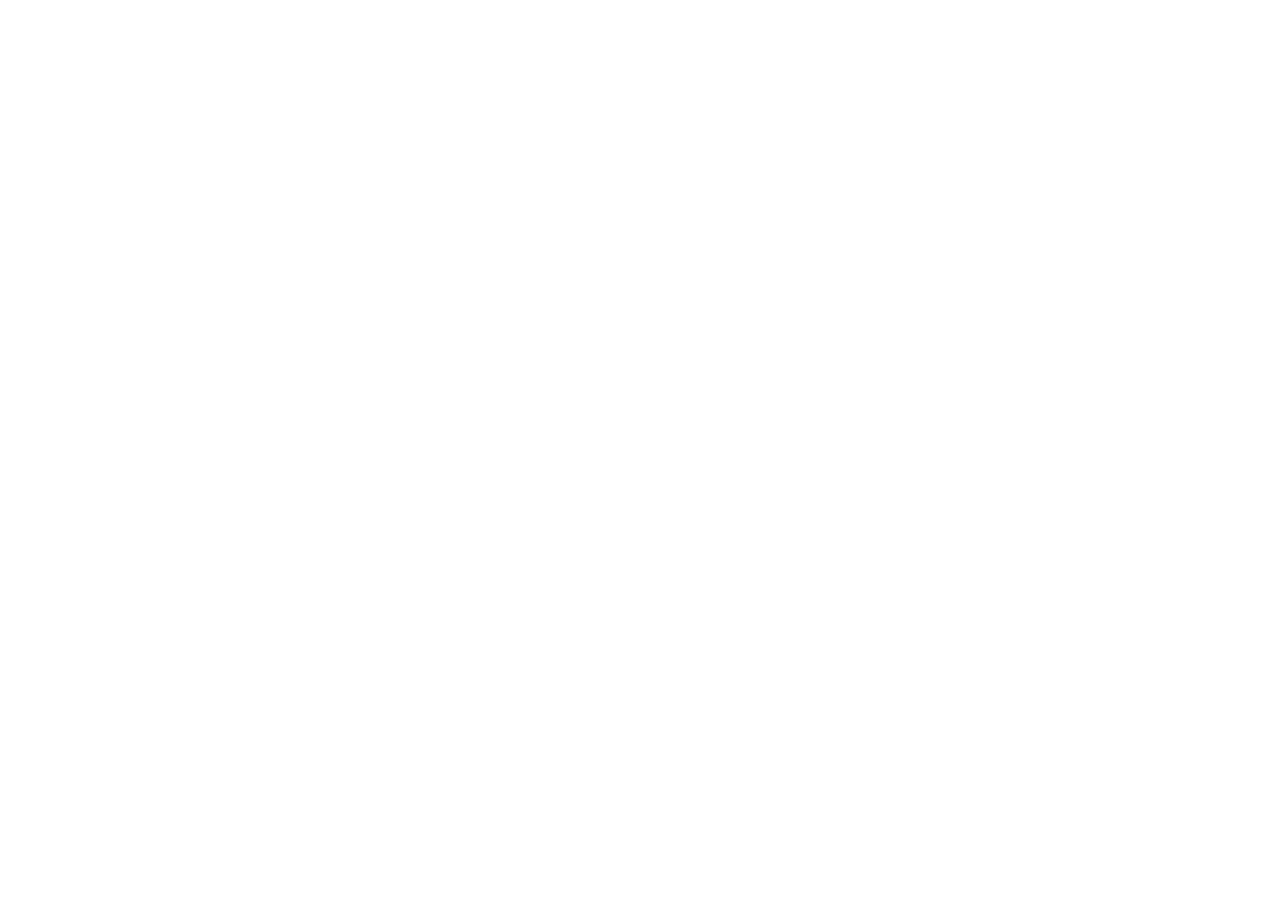
==== Task-1/index.html @ 312b2a8a "new_file" ====
<!DOCTYPE html>
<html lang="en">

<head>
    <meta charset="UTF-8">
    <meta http-equiv="X-UA-Compatible" content="IE=edge">
    <meta name="viewport" content="width=device-width, initial-scale=1.0">
    <title>Document</title>
</head>

<body>

</body>

</html>
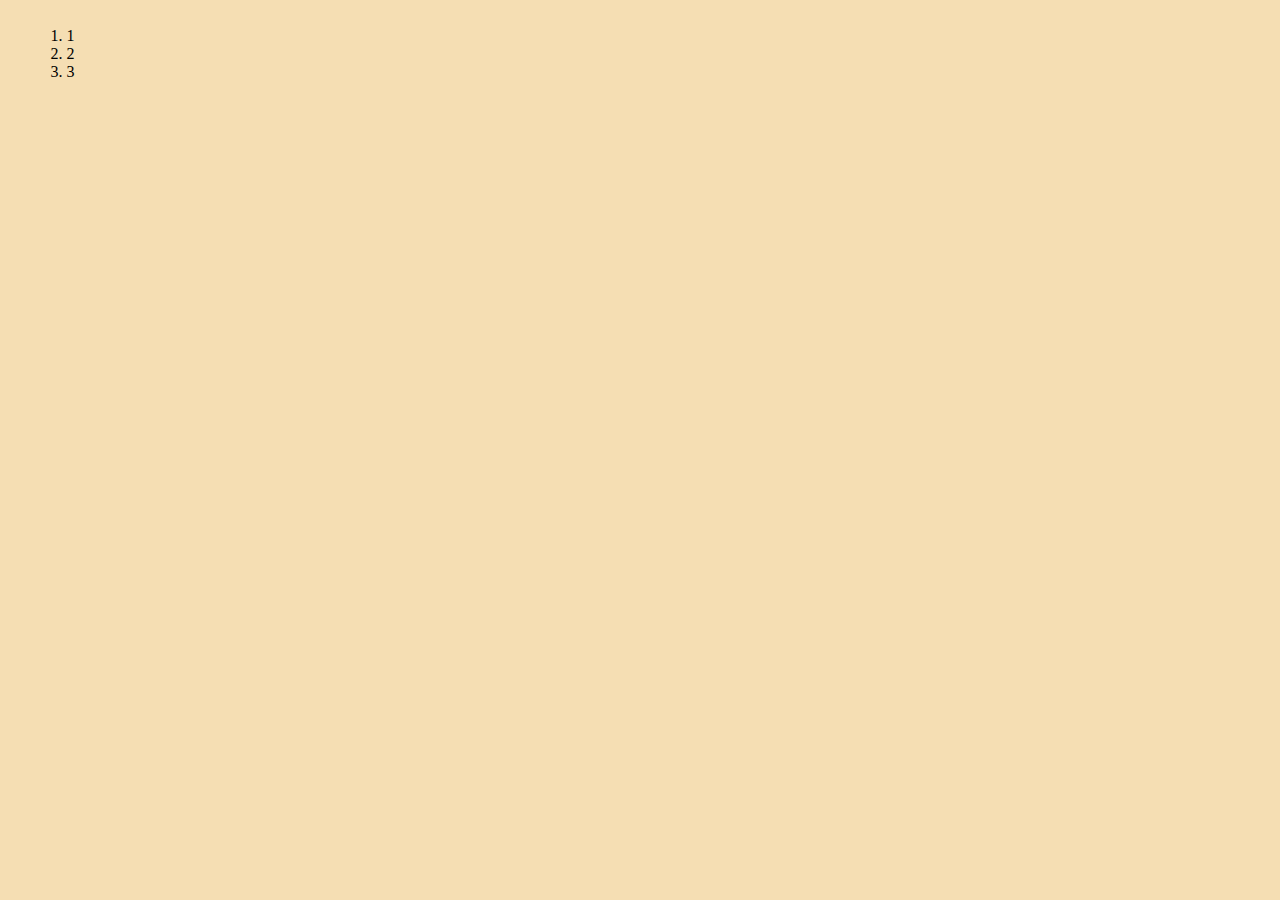
==== commit 1f317e6f: "doing" ====
--- a/Task-1/index.html
+++ b/Task-1/index.html
@@ -5,11 +5,18 @@
     <meta charset="UTF-8">
     <meta http-equiv="X-UA-Compatible" content="IE=edge">
     <meta name="viewport" content="width=device-width, initial-scale=1.0">
-    <title>Document</title>
+    <link rel="stylesheet" href="index.css">
+    <title>Task-1</title>
 </head>
 
 <body>
 
 </body>
+<ol>
+    <li>1
+    </li>
+    <li>2</li>
+    <li>3</li>
+</ol>
 
 </html>--- a/Task-1/index.css
+++ b/Task-1/index.css
@@ -0,0 +1,6 @@
+body {
+  background: wheat;
+  margin: 0;
+  border: 0;
+  padding: 3mm 7mm;
+}
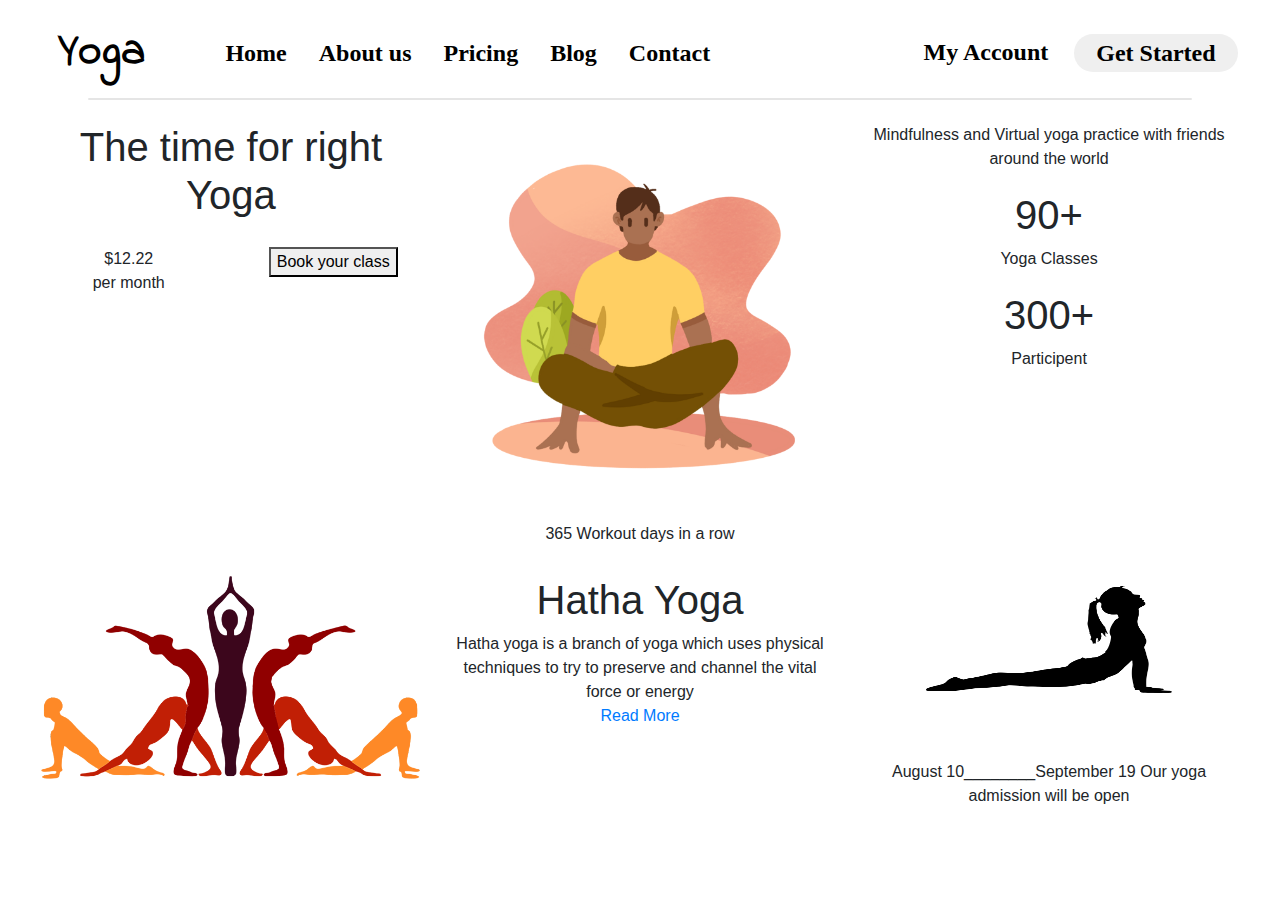
==== commit cb4ee6c4: "day1" ====
--- a/Task-1/index.html
+++ b/Task-1/index.html
@@ -6,17 +6,118 @@
     <meta http-equiv="X-UA-Compatible" content="IE=edge">
     <meta name="viewport" content="width=device-width, initial-scale=1.0">
     <link rel="stylesheet" href="index.css">
+    <link rel="stylesheet" href="https://maxcdn.bootstrapcdn.com/bootstrap/4.5.2/css/bootstrap.min.css">
+    <link rel="preconnect" href="https://fonts.googleapis.com">
+    <link rel="preconnect" href="https://fonts.gstatic.com" crossorigin>
+    <link href="https://fonts.googleapis.com/css2?family=Indie+Flower&display=swap" rel="stylesheet">
+
+
     <title>Task-1</title>
 </head>
 
 <body>
 
 </body>
-<ol>
-    <li>1
-    </li>
-    <li>2</li>
-    <li>3</li>
-</ol>
+<nav class="navbar navbar-expand">
+    <ul class="navbar-nav">
+
+        <a id="homepage" href="#">
+            Yoga
+        </a>
+
+    </ul>
+    <ul class="navbar-nav mr-auto ml-5">
+        <li class="nav-item">
+            <a href="#">Home</a>
+        </li>
+        <li class="nav-item">
+            <a href="#">About us</a>
+        </li>
+        <li class="nav-item">
+            <a href="#">Pricing</a>
+        </li>
+        <li class="nav-item">
+            <a href="#">Blog</a>
+        </li>
+        <li class="nav-item">
+            <a href="#">Contact</a>
+        </li>
+    </ul>
+
+    <ul class="navbar-nav ">
+        <li class="nav-item">
+            <a href="#">My Account</a>
+        </li>
+        <li class="nav-item">
+            <button>
+                <a href="#">Get Started</a>
+            </button>
+
+        </li>
+
+    </ul>
+
+</nav>
+
+
+<hr>
+
+
+<div class="container-fluid firstCont">
+    <div class="row">
+        <div class="col">
+            <div class="row">
+                <div class=" col">
+                    <h1>The time for right Yoga</h1>
+                </div>
+            </div>
+            <div class="row">
+                <div class=" col">$12.22 <br> per month</div>
+                <div class=" col"><Button>Book your class</Button></div>
+            </div>
+        </div>
+        <div class=" col">
+            <div class="row">
+                <div class=" col"><img src="yoga1.png"></div>
+            </div>
+            <div class="row">
+                <div class=" col">365 Workout days in a row </div>
+            </div>
+        </div>
+        <div class=" col">
+            <div class="row">
+                <div class=" col">Mindfulness and Virtual yoga practice with friends around the world</div>
+            </div>
+            <div class="row">
+                <div class=" col">
+                    <h1>90+</h1>Yoga Classes
+                </div>
+            </div>
+            <div class="row">
+                <div class=" col">
+                    <h1>300+</h1>Participent
+                </div>
+            </div>
+        </div>
+    </div>
+    <div class="row">
+        <div class="col"><img src="yoga2.png"></div>
+        <div class=" col">
+            <h1>Hatha Yoga</h1>
+            Hatha yoga is a branch of yoga which uses physical techniques to try to preserve and channel the vital force
+            or energy
+            <br>
+            <a href="">Read More</a>
+        </div>
+        <div class=" col">
+            <div class="row">
+                <div class=" col"><img class="yoga3img" src="yoga3.png"></div>
+            </div>
+            <div class="row">
+                <div class=" col">August 10________September 19 Our yoga admission will be open</div>
+            </div>
+        </div>
+    </div>
+
 
 </html>--- a/Task-1/index.css
+++ b/Task-1/index.css
@@ -4,3 +4,49 @@
   border: 0;
   padding: 3mm 7mm;
 }
+/* -----------------------------------------------NAVBAR */
+nav {
+  font-size: 24px;
+  /* background-color: aqua; */
+}
+nav a {
+  margin: 0 16px;
+  text-decoration: none !important;
+  color: black;
+  font-family: cursive;
+  font-weight: bolder;
+}
+
+nav #homepage {
+  font-size: 45px;
+  font-family: "Indie Flower", cursive;
+  font-weight: bolder;
+}
+nav button {
+  border: 0;
+  border-radius: 40px;
+  margin-left: 10px;
+}
+nav button a {
+  padding: auto;
+}
+
+hr {
+  margin: 3px auto !important;
+  width: 90%;
+  border-radius: 10px;
+  border-top: 2px solid rgba(0, 0, 0, 0.1) !important;
+}
+/* -----------------------------------First CONTAINER  */
+div.firstCont .row {
+  text-align: center;
+  padding: 10px 0;
+}
+div.firstCont img {
+  width: inherit;
+  height: inherit;
+}
+div.firstCont img.yoga3img {
+  height: 70%;
+  width: 65%;
+}
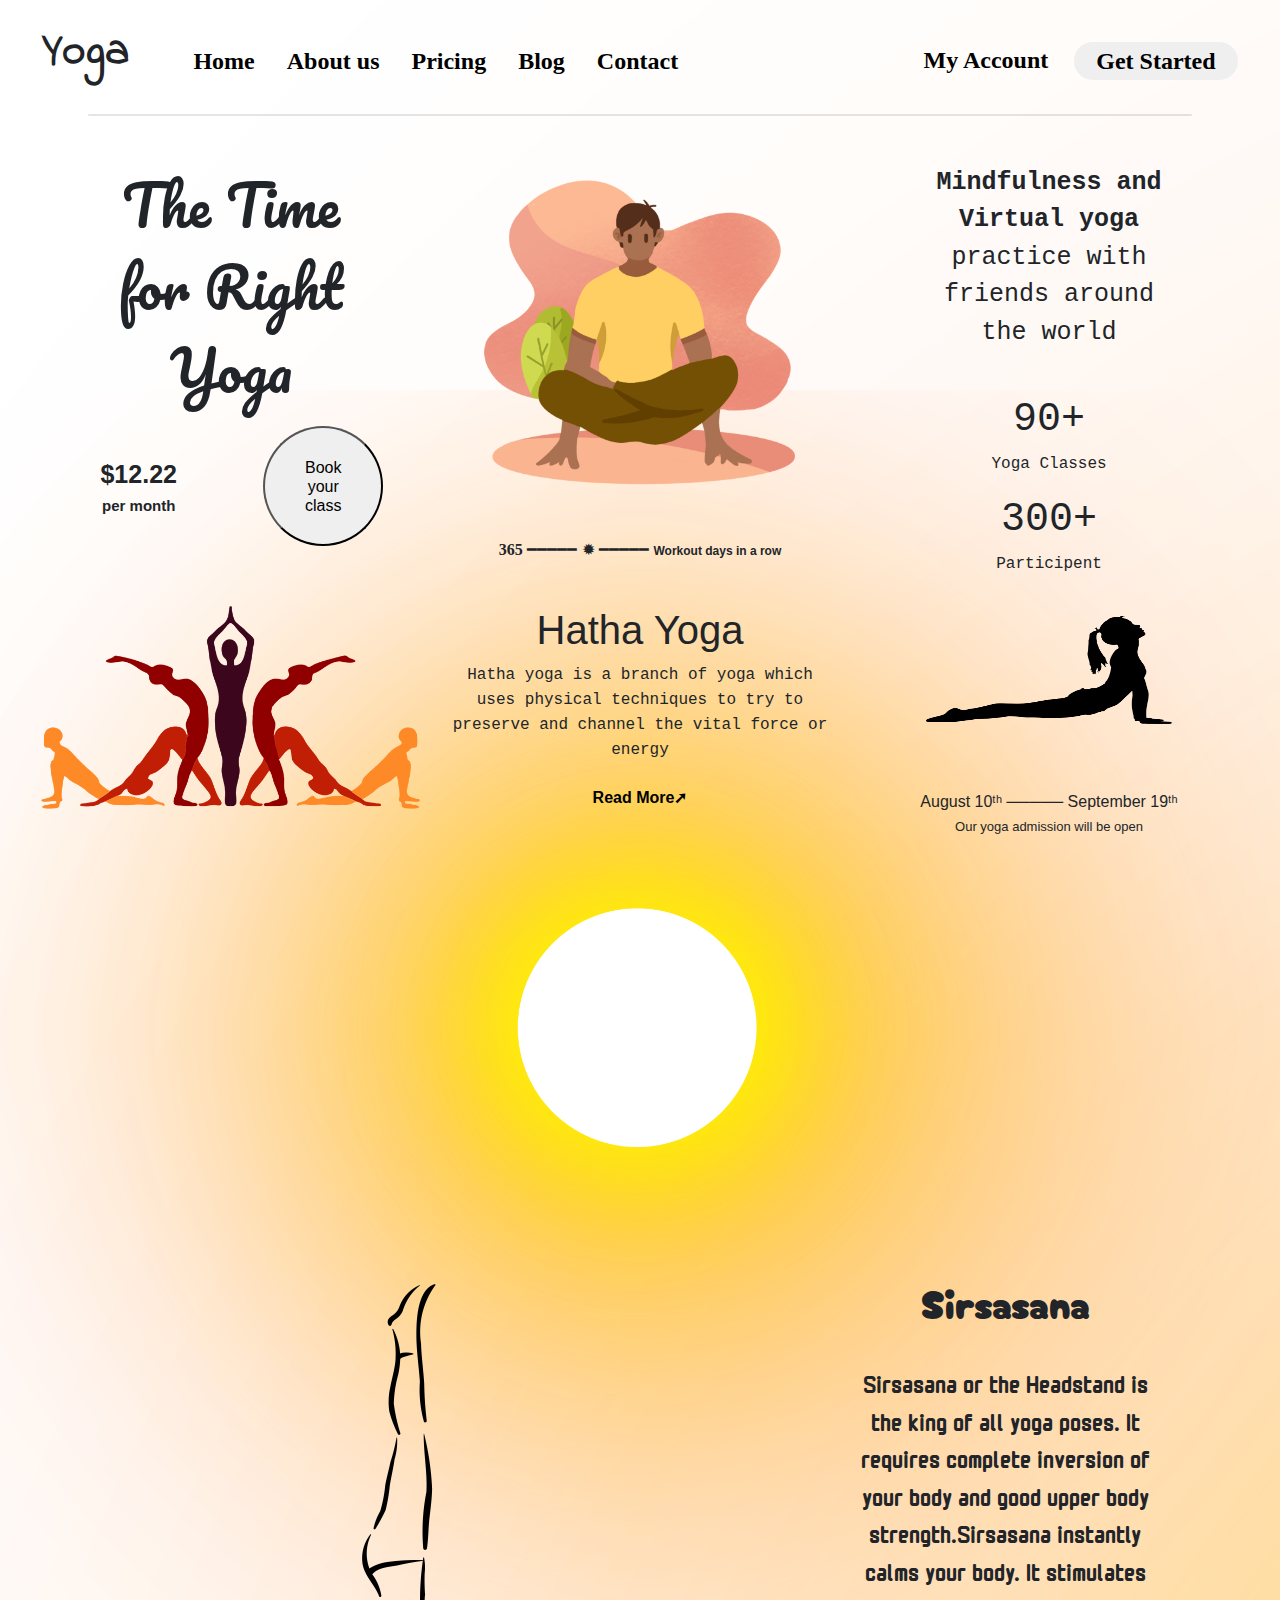
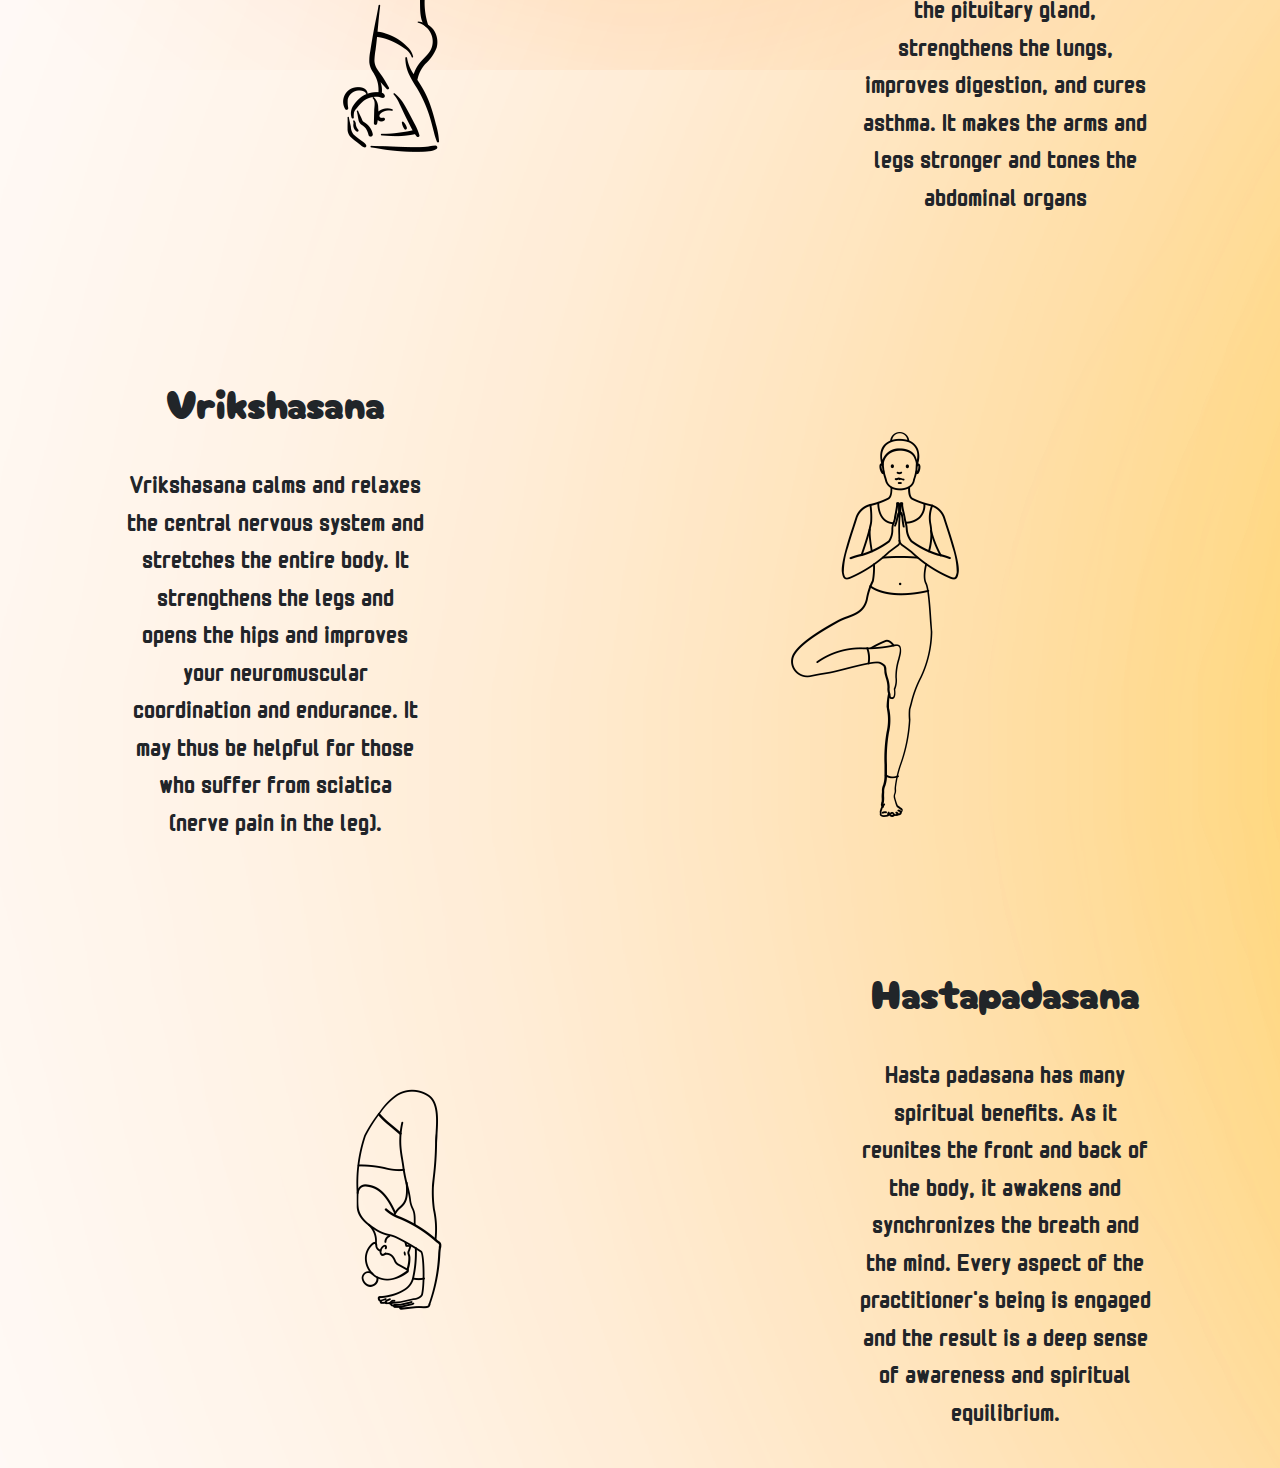
==== commit 4a2c40da: "final" ====
--- a/Task-1/index.html
+++ b/Task-1/index.html
@@ -2,122 +2,218 @@
 <html lang="en">
 
 <head>
-    <meta charset="UTF-8">
-    <meta http-equiv="X-UA-Compatible" content="IE=edge">
-    <meta name="viewport" content="width=device-width, initial-scale=1.0">
-    <link rel="stylesheet" href="index.css">
-    <link rel="stylesheet" href="https://maxcdn.bootstrapcdn.com/bootstrap/4.5.2/css/bootstrap.min.css">
-    <link rel="preconnect" href="https://fonts.googleapis.com">
-    <link rel="preconnect" href="https://fonts.gstatic.com" crossorigin>
-    <link href="https://fonts.googleapis.com/css2?family=Indie+Flower&display=swap" rel="stylesheet">
+    <meta charset="UTF-8" />
+    <meta http-equiv="X-UA-Compatible" content="IE=edge" />
+    <meta name="viewport" content="width=device-width, initial-scale=1.0" />
+    <link rel="stylesheet" href="index.css" />
+    <link rel="stylesheet" href="https://maxcdn.bootstrapcdn.com/bootstrap/4.5.2/css/bootstrap.min.css" />
+    <link rel="preconnect" href="https://fonts.googleapis.com" />
+    <link rel="preconnect" href="https://fonts.gstatic.com" crossorigin />
+    <link href="https://fonts.googleapis.com/css2?family=Indie+Flower&display=swap" rel="stylesheet" />
+    <link href="https://fonts.googleapis.com/css2?family=Pacifico&display=swap" rel="stylesheet" />
+    <link href="https://fonts.googleapis.com/css2?family=Cherry+Bomb+One&display=swap" rel="stylesheet" />
+    <link href="https://fonts.googleapis.com/css2?family=Monomaniac+One&display=swap" rel="stylesheet" />
 
 
     <title>Task-1</title>
 </head>
 
 <body>
-
+    <nav class="navbar navbar-expand">
+        <ul class="navbar-nav">
+            <p id="homepage" href="#">Yoga</p>
+        </ul>
+        <ul class="navbar-nav mr-auto ml-5">
+            <li class="nav-item">
+                <a href="#">Home</a>
+            </li>
+            <li class="nav-item">
+                <a href="#">About us</a>
+            </li>
+            <li class="nav-item">
+                <a href="#">Pricing</a>
+            </li>
+            <li class="nav-item">
+                <a href="#">Blog</a>
+            </li>
+            <li class="nav-item">
+                <a href="#">Contact</a>
+            </li>
+        </ul>
+
+        <ul class="navbar-nav">
+            <li class="nav-item">
+                <a href="#">My Account</a>
+            </li>
+            <li class="nav-item">
+                <button>
+                    <a href="#">Get Started</a>
+                </button>
+            </li>
+        </ul>
+    </nav>
+
+    <hr />
+
+    <div class="container-fluid firstCont">
+        <div class="row">
+            <div class="col">
+                <div class="row">
+                    <div class="col" style="padding: 25px 70px">
+                        <span style="font-family: 'Pacifico', cursive; font-size: 55px">The Time for Right Yoga</span>
+                    </div>
+                </div>
+                <div class="row" style="position: absolute; bottom: 0; width: 100%">
+                    <div class="col" style="position: relative; left: 10px; font-weight: bolder">
+                        <span style="font-size: 25px; margin: 0">$12.22</span><br />
+                        <span style="font-size: 15px; margin: 0"> per month </span>
+                    </div>
+                    <div class="col" style="position: relative; right: 10px; bottom: 30px">
+                        <a href=""><button>
+                                <h6>Book</h6>
+                                <h6>your</h6>
+                                <h6>class</h6>
+                            </button></a>
+                    </div>
+                </div>
+            </div>
+            <div class="col">
+                <div class="row">
+                    <div class="col"><img src="yoga1.png" /></div>
+                </div>
+                <div class="row">
+                    <div class="col">
+                        <b style="font-family: 'Franklin Gothic Medium'">365</b> ━━━━━ ✹
+                        ━━━━━ <b style="font-size: 12px">Workout days in a row</b>
+                    </div>
+                </div>
+            </div>
+            <div class="col" style="font-family: monospace">
+                <div class="row">
+                    <div class="col" style="padding: 25px 76px; font-size: 25px">
+                        <b>Mindfulness and Virtual yoga</b>
+                        practice with friends around the world
+                    </div>
+                </div>
+                <div class="row">
+                    <div class="col">
+                        <h1>90+</h1>
+                        Yoga Classes
+                    </div>
+                </div>
+                <div class="row">
+                    <div class="col">
+                        <h1>300+</h1>
+                        Participent
+                    </div>
+                </div>
+            </div>
+        </div>
+        <div class="row">
+            <div class="col"><img src="yoga2.png" /></div>
+            <div class="col">
+                <h1 style="
+              font-family: 'Franklin Gothic Medium', 'Arial Narrow', Arial,
+                sans-serif;
+            ">
+                    Hatha Yoga
+                </h1>
+                <span style="font-family: monospace">Hatha yoga is a branch of yoga which uses physical techniques to
+                    try to preserve and channel the vital force or energy</span>
+                <br />
+                <br />
+                <a href="" style="text-decoration: none; color: black"><b>Read More➚</b>
+                </a>
+            </div>
+            <div class="col">
+                <div class="row">
+                    <div class="col"><img class="yoga3img" src="yoga3.png" /></div>
+                </div>
+                <div class="row">
+                    <div class="col">
+                        <span style="
+                  font-family: 'Franklin Gothic Medium', 'Arial Narrow', Arial,
+                    sans-serif;
+                ">August 10ᵗʰ ───── September 19ᵗʰ</span>
+                        <br /><span style="font-size: small">Our yoga admission will be open</span>
+                    </div>
+                </div>
+            </div>
+        </div>
+    </div>
+
+    <div class="sun">
+        <img src="sun.png" />
+    </div>
+
+    <div style="min-height: 380px"></div>
+
+    <div class="container-fluid SecondCont">
+        <div class="row">
+            <div class="col"><img src="sirsasana.png" /></div>
+            <div class="col">
+                <h1>Sirsasana</h1>
+                <p>
+                    Sirsasana or the Headstand is the king of all yoga poses. It
+                    requires complete inversion of your body and good upper body
+                    strength.Sirsasana instantly calms your body. It stimulates the
+                    pituitary gland, strengthens the lungs, improves digestion, and
+                    cures asthma. It makes the arms and legs stronger and tones the
+                    abdominal organs
+                </p>
+            </div>
+        </div>
+        <div class="row">
+            <div class="col">
+                <h1>Vrikshasana</h1>
+                <p>
+                    Vrikshasana calms and relaxes the central nervous system and
+                    stretches the entire body. It strengthens the legs and opens the
+                    hips and improves your neuromuscular coordination and endurance. It
+                    may thus be helpful for those who suffer from sciatica (nerve pain
+                    in the leg).
+                </p>
+            </div>
+            <div class="col"><img src="tree-pose.png" /></div>
+        </div>
+        <div class="row">
+            <div class="col"><img src="hastapadasana.png" /></div>
+            <div class="col">
+                <h1>Hastapadasana</h1>
+                <p>
+                    Hasta padasana has many spiritual benefits. As it reunites the front
+                    and back of the body, it awakens and synchronizes the breath and the
+                    mind. Every aspect of the practitioner's being is engaged and the
+                    result is a deep sense of awareness and spiritual equilibrium.
+                </p>
+            </div>
+        </div>
+    </div>
+
+
+
+    <button onclick="topFunction()" id="myBtn" title="Go to top">🔝</button>
 </body>
-<nav class="navbar navbar-expand">
-    <ul class="navbar-nav">
-
-        <a id="homepage" href="#">
-            Yoga
-        </a>
-
-    </ul>
-    <ul class="navbar-nav mr-auto ml-5">
-        <li class="nav-item">
-            <a href="#">Home</a>
-        </li>
-        <li class="nav-item">
-            <a href="#">About us</a>
-        </li>
-        <li class="nav-item">
-            <a href="#">Pricing</a>
-        </li>
-        <li class="nav-item">
-            <a href="#">Blog</a>
-        </li>
-        <li class="nav-item">
-            <a href="#">Contact</a>
-        </li>
-    </ul>
-
-    <ul class="navbar-nav ">
-        <li class="nav-item">
-            <a href="#">My Account</a>
-        </li>
-        <li class="nav-item">
-            <button>
-                <a href="#">Get Started</a>
-            </button>
-
-        </li>
-
-    </ul>
-
-</nav>
-
-
-<hr>
-
-
-<div class="container-fluid firstCont">
-    <div class="row">
-        <div class="col">
-            <div class="row">
-                <div class=" col">
-                    <h1>The time for right Yoga</h1>
-                </div>
-            </div>
-            <div class="row">
-                <div class=" col">$12.22 <br> per month</div>
-                <div class=" col"><Button>Book your class</Button></div>
-            </div>
-        </div>
-        <div class=" col">
-            <div class="row">
-                <div class=" col"><img src="yoga1.png"></div>
-            </div>
-            <div class="row">
-                <div class=" col">365 Workout days in a row </div>
-            </div>
-        </div>
-        <div class=" col">
-            <div class="row">
-                <div class=" col">Mindfulness and Virtual yoga practice with friends around the world</div>
-            </div>
-            <div class="row">
-                <div class=" col">
-                    <h1>90+</h1>Yoga Classes
-                </div>
-            </div>
-            <div class="row">
-                <div class=" col">
-                    <h1>300+</h1>Participent
-                </div>
-            </div>
-        </div>
-    </div>
-    <div class="row">
-        <div class="col"><img src="yoga2.png"></div>
-        <div class=" col">
-            <h1>Hatha Yoga</h1>
-            Hatha yoga is a branch of yoga which uses physical techniques to try to preserve and channel the vital force
-            or energy
-            <br>
-            <a href="">Read More</a>
-        </div>
-        <div class=" col">
-            <div class="row">
-                <div class=" col"><img class="yoga3img" src="yoga3.png"></div>
-            </div>
-            <div class="row">
-                <div class=" col">August 10________September 19 Our yoga admission will be open</div>
-            </div>
-        </div>
-    </div>
-
+<script>
+
+    let mybutton = document.getElementById("myBtn");
+
+
+    window.onscroll = function () { scrollFunction() };
+
+    function scrollFunction() {
+        if (document.body.scrollTop > 20 || document.documentElement.scrollTop > 20) {
+            mybutton.style.display = "block";
+        } else {
+            mybutton.style.display = "none";
+        }
+    }
+
+
+    function topFunction() {
+        document.body.scrollTop = 0;
+        document.documentElement.scrollTop = 0;
+    }
+</script>
 
 </html>--- a/Task-1/index.css
+++ b/Task-1/index.css
@@ -1,5 +1,5 @@
 body {
-  background: wheat;
+  background-image: url(sun.png);
   margin: 0;
   border: 0;
   padding: 3mm 7mm;
@@ -50,3 +50,51 @@
   height: 70%;
   width: 65%;
 }
+div.firstCont button {
+  border-radius: 60px;
+  padding: 6px;
+  width: 120px;
+  height: 120px;
+}
+div.firstCont button h6 {
+  margin: 0;
+}
+/*------------------------------------------- SUN CONTAINER  */
+
+div.sun img {
+  position: absolute;
+  max-width: 100%;
+  top: 390px;
+  left: 0;
+  z-index: -1;
+}
+
+/* -----------------------------------SECOND CONTAINER  */
+
+div.SecondCont {
+  text-align: center;
+}
+div.SecondCont h1 {
+  font-family: "Cherry Bomb One", cursive;
+  padding-top: 40px;
+}
+div.SecondCont p {
+  padding: 30px 85px 0 85px;
+  font-family: "Monomaniac One", sans-serif;
+  font-size: 25px;
+}
+
+#myBtn {
+  display: none;
+  position: fixed;
+  bottom: 20px;
+  right: 30px;
+  z-index: 99;
+  border: none;
+  outline: none;
+  background-color: red;
+
+  padding: 1px;
+  border-radius: 40px;
+  font-size: 35px;
+}
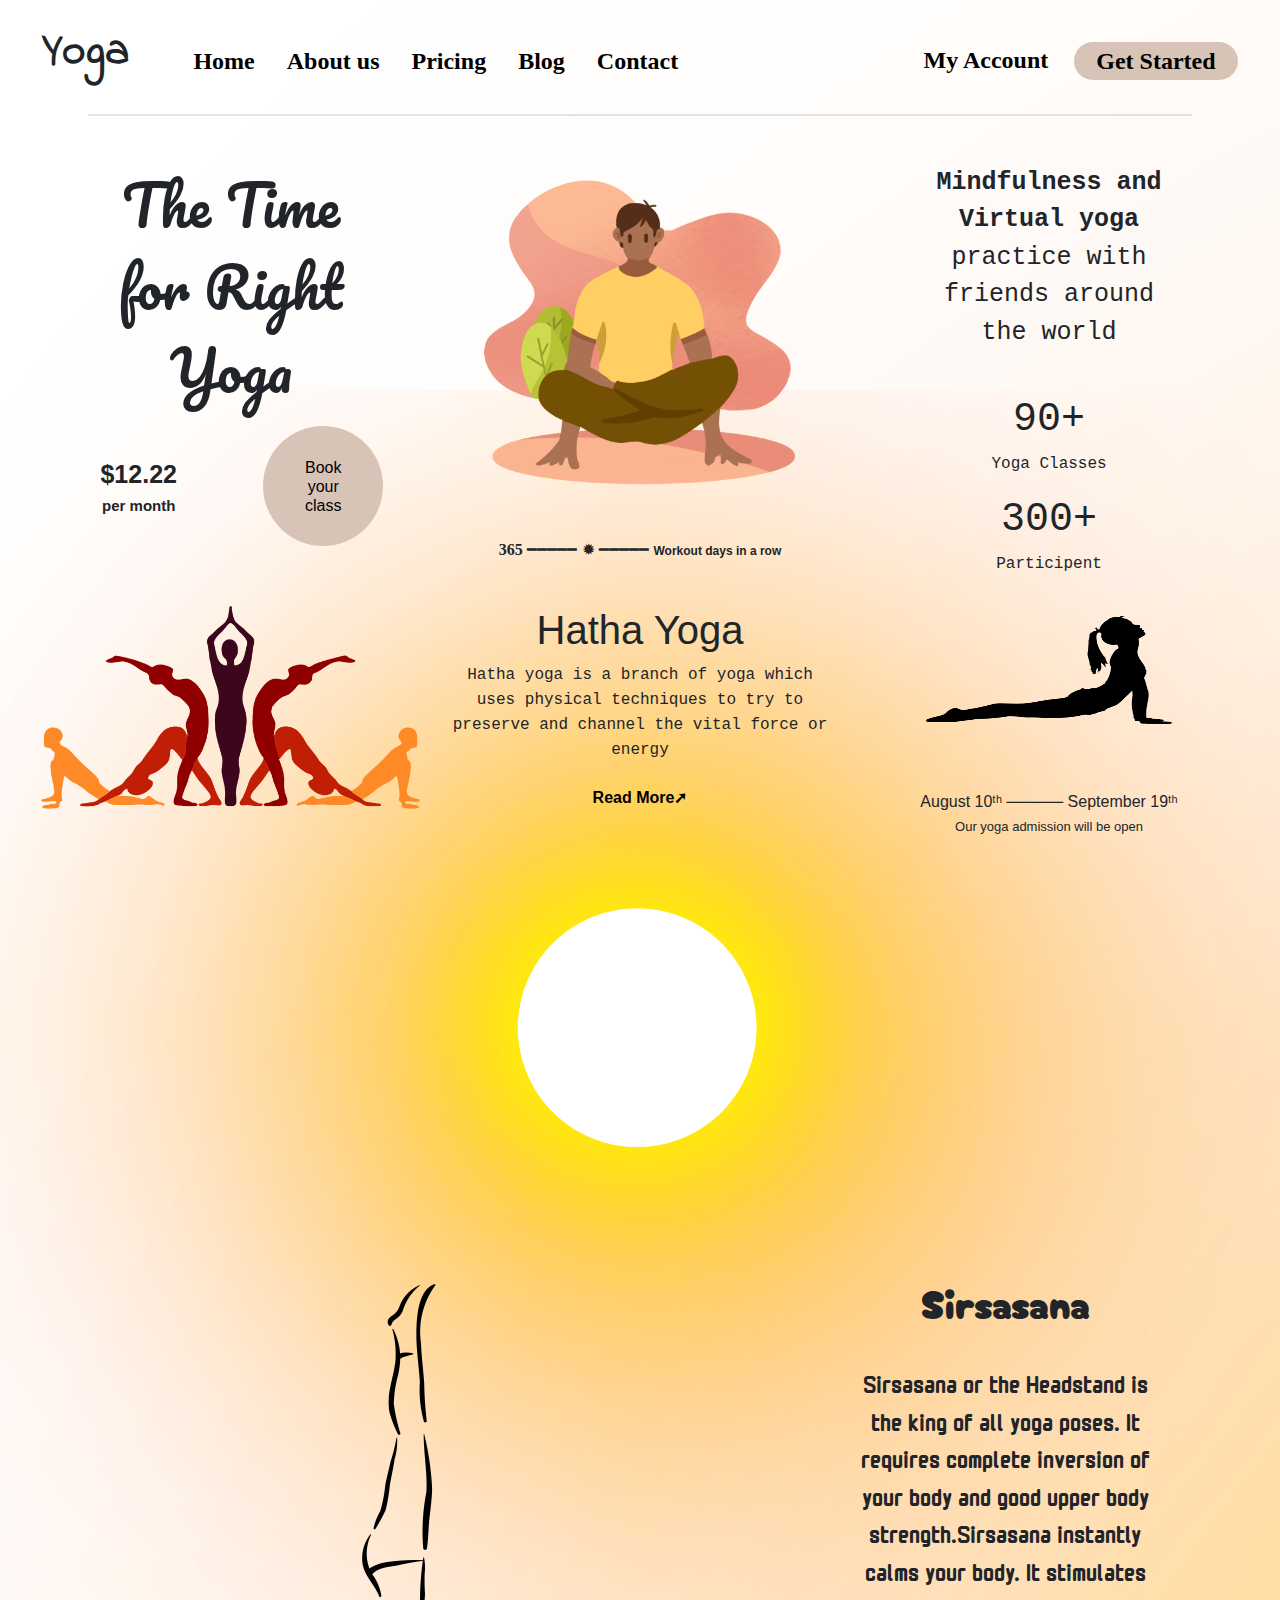
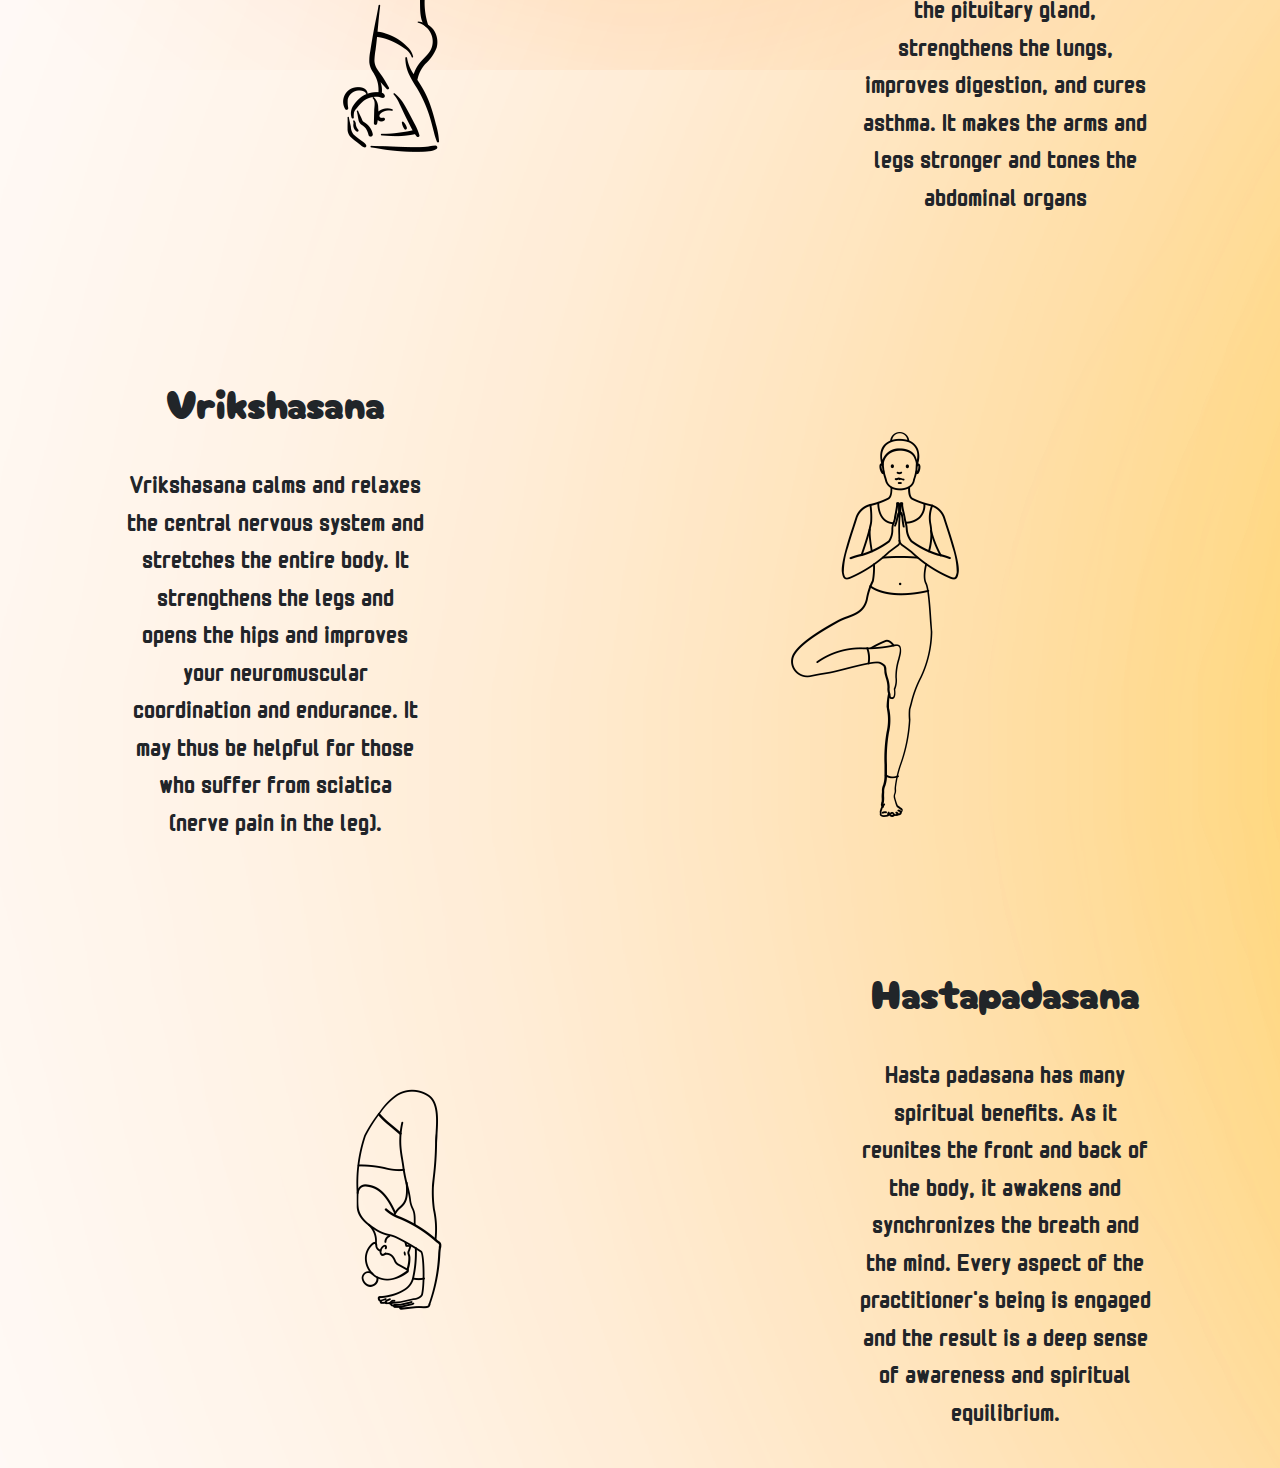
==== commit a657e5b7: "final" ====
--- a/Task-1/index.html
+++ b/Task-1/index.html
@@ -79,7 +79,7 @@
             </div>
             <div class="col">
                 <div class="row">
-                    <div class="col"><img src="yoga1.png" /></div>
+                    <div class="col"><img src="images/yoga1.png" /></div>
                 </div>
                 <div class="row">
                     <div class="col">
@@ -110,7 +110,7 @@
             </div>
         </div>
         <div class="row">
-            <div class="col"><img src="yoga2.png" /></div>
+            <div class="col"><img src="images/yoga2.png" /></div>
             <div class="col">
                 <h1 style="
               font-family: 'Franklin Gothic Medium', 'Arial Narrow', Arial,
@@ -127,7 +127,7 @@
             </div>
             <div class="col">
                 <div class="row">
-                    <div class="col"><img class="yoga3img" src="yoga3.png" /></div>
+                    <div class="col"><img class="yoga3img" src="images/yoga3.png" /></div>
                 </div>
                 <div class="row">
                     <div class="col">
@@ -143,14 +143,14 @@
     </div>
 
     <div class="sun">
-        <img src="sun.png" />
+        <img src="images/sun.png" />
     </div>
 
     <div style="min-height: 380px"></div>
 
     <div class="container-fluid SecondCont">
         <div class="row">
-            <div class="col"><img src="sirsasana.png" /></div>
+            <div class="col"><img src="images/sirsasana.png" /></div>
             <div class="col">
                 <h1>Sirsasana</h1>
                 <p>
@@ -174,10 +174,10 @@
                     in the leg).
                 </p>
             </div>
-            <div class="col"><img src="tree-pose.png" /></div>
-        </div>
-        <div class="row">
-            <div class="col"><img src="hastapadasana.png" /></div>
+            <div class="col"><img src="images/tree-pose.png" /></div>
+        </div>
+        <div class="row">
+            <div class="col"><img src="images/hastapadasana.png" /></div>
             <div class="col">
                 <h1>Hastapadasana</h1>
                 <p>
--- a/Task-1/index.css
+++ b/Task-1/index.css
@@ -1,8 +1,14 @@
 body {
-  background-image: url(sun.png);
+  background-image: url(images/sun.png);
   margin: 0;
   border: 0;
   padding: 3mm 7mm;
+}
+/* a:hover {
+  color: black !important;
+} */
+a:hover ~ hr {
+  border-top: 2px solid red !important;
 }
 /* -----------------------------------------------NAVBAR */
 nav {
@@ -26,6 +32,7 @@
   border: 0;
   border-radius: 40px;
   margin-left: 10px;
+  background-color: #d8c4b6;
 }
 nav button a {
   padding: auto;
@@ -55,6 +62,8 @@
   padding: 6px;
   width: 120px;
   height: 120px;
+  background-color: #d8c4b6;
+  border: 0;
 }
 div.firstCont button h6 {
   margin: 0;
@@ -92,7 +101,7 @@
   z-index: 99;
   border: none;
   outline: none;
-  background-color: red;
+  background-color: #d8c4b6;
 
   padding: 1px;
   border-radius: 40px;
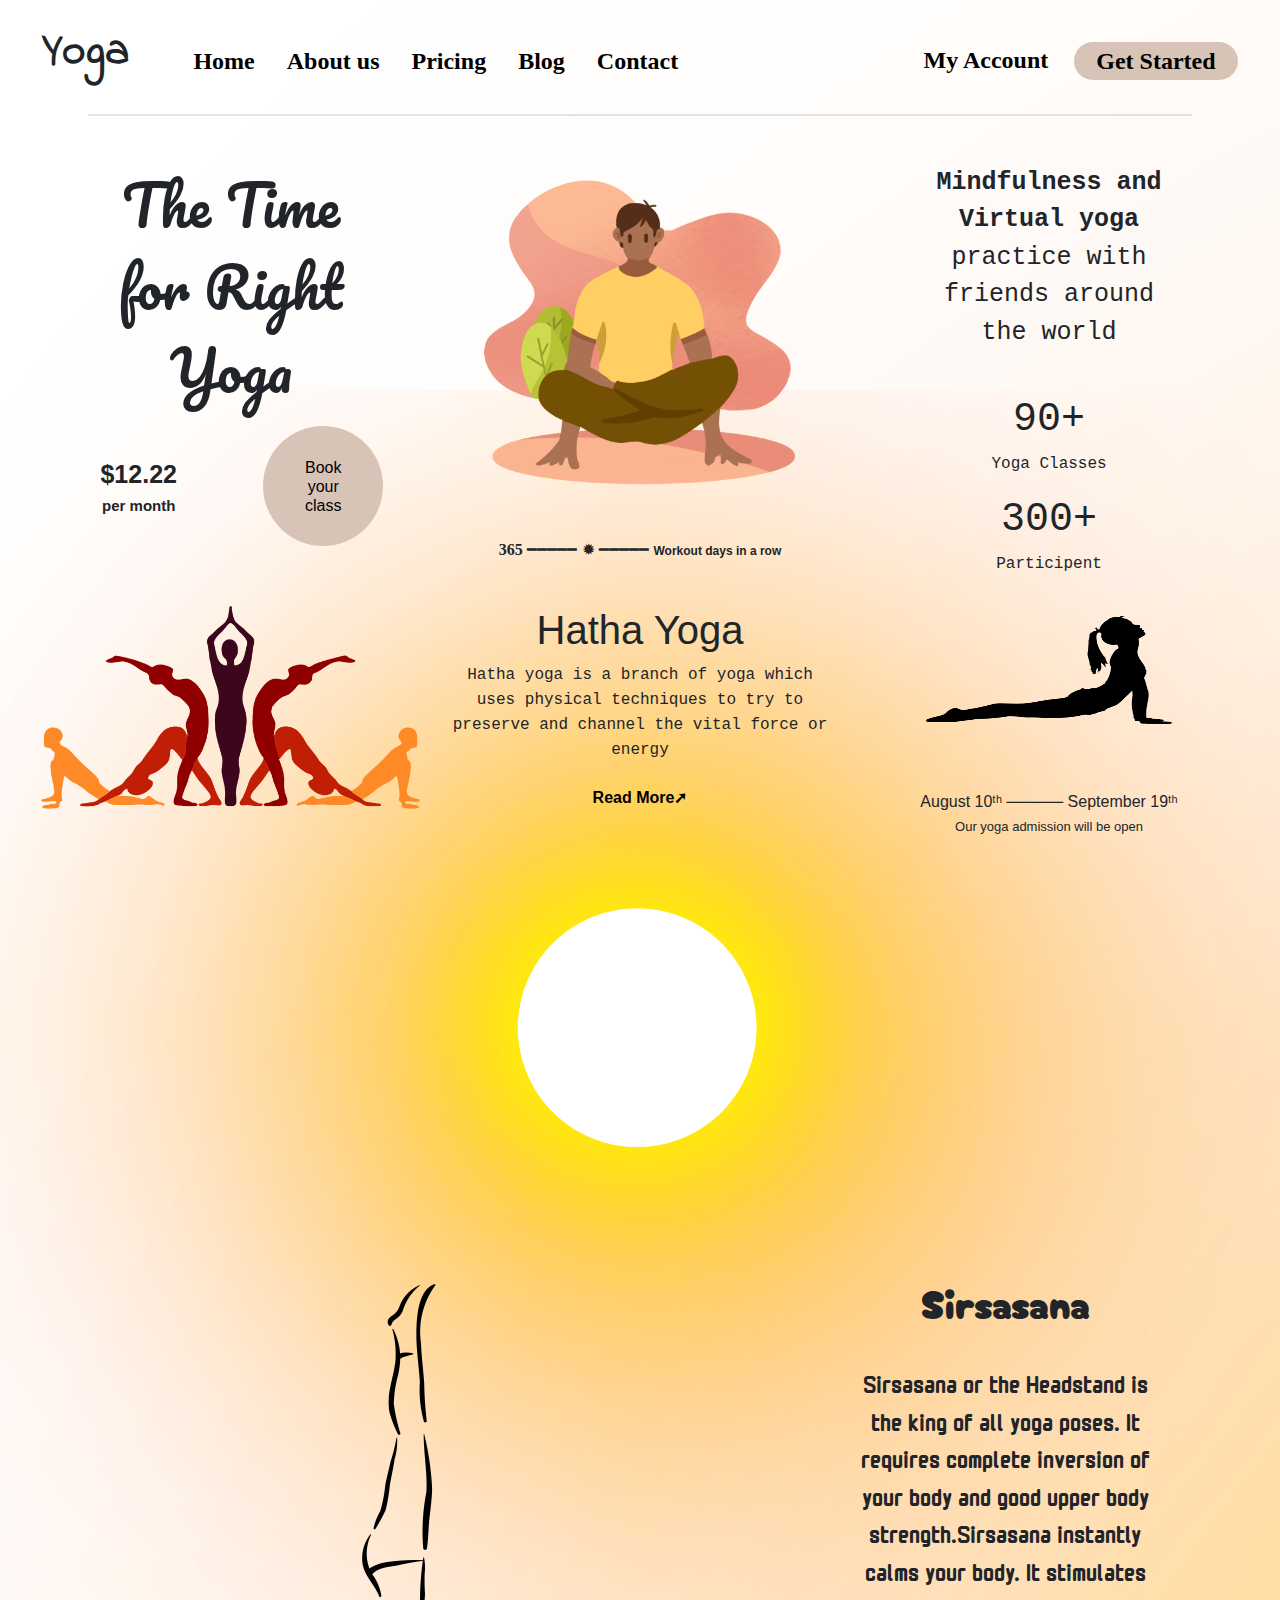
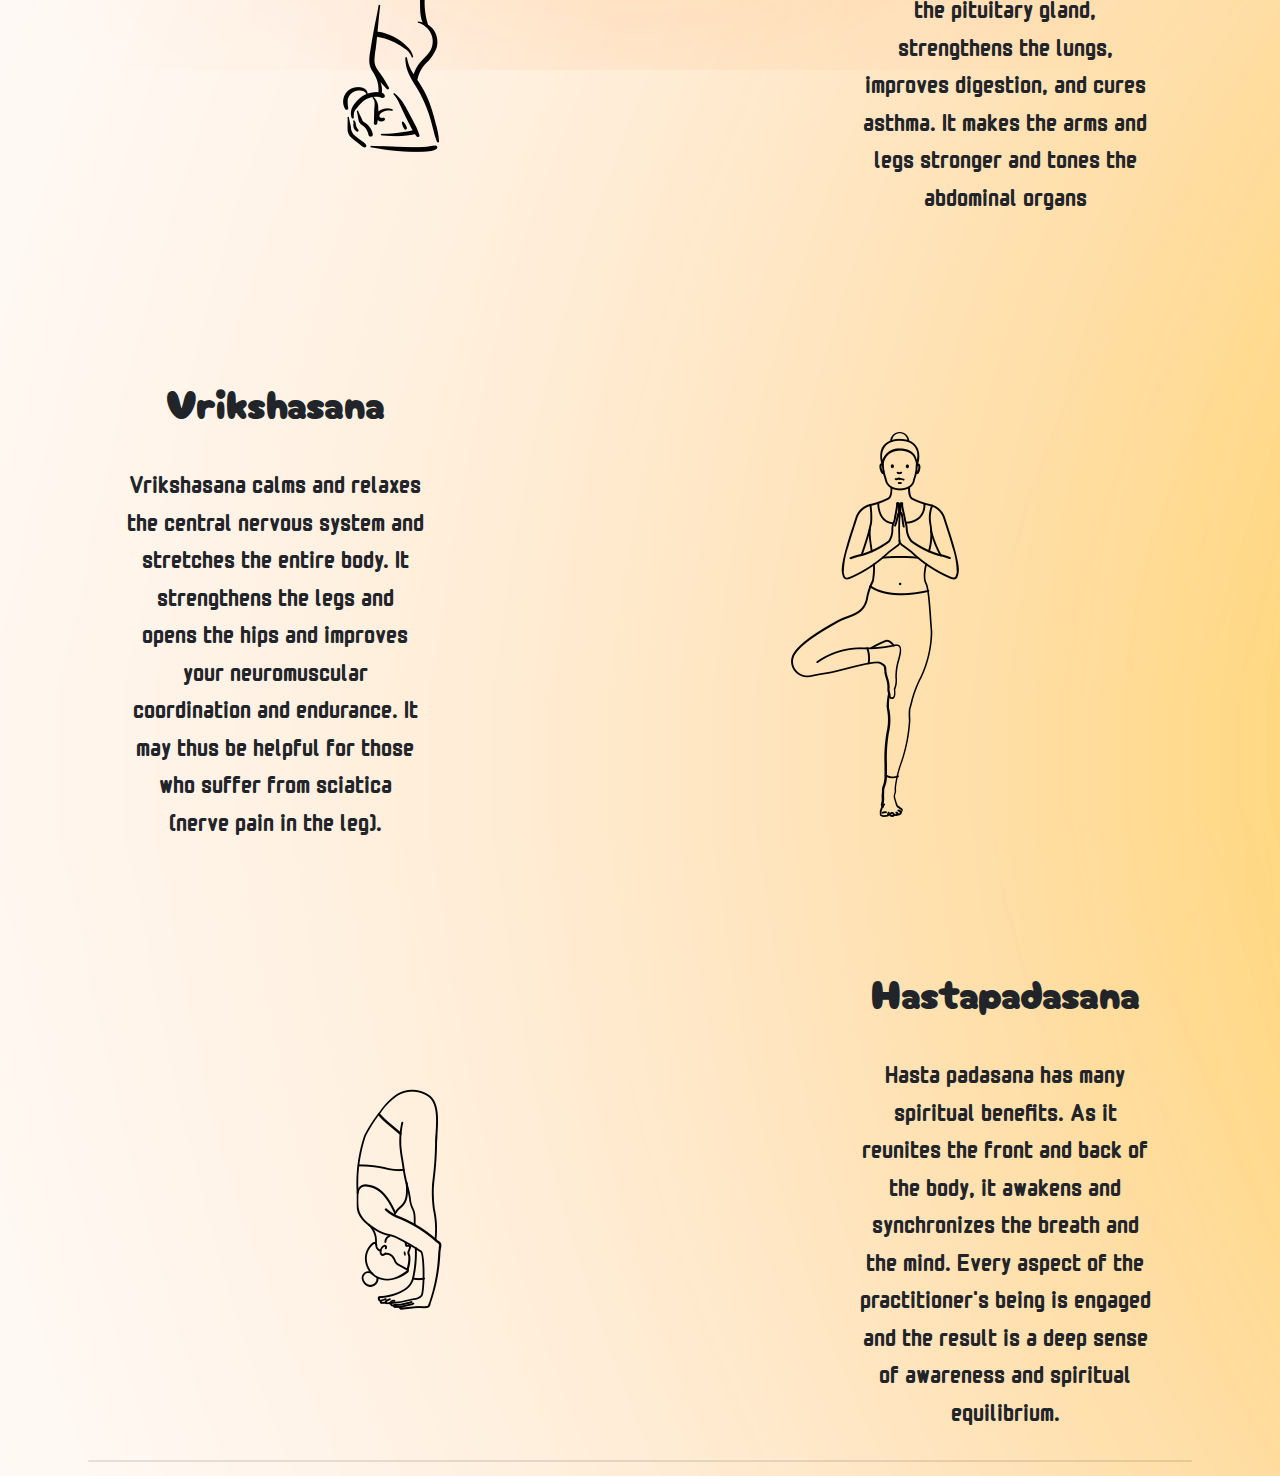
==== commit 7b6c8045: "done" ====
--- a/Task-1/index.html
+++ b/Task-1/index.html
@@ -193,6 +193,7 @@
 
 
     <button onclick="topFunction()" id="myBtn" title="Go to top">🔝</button>
+    <hr>
 </body>
 <script>
 
--- a/Task-1/index.css
+++ b/Task-1/index.css
@@ -4,16 +4,18 @@
   border: 0;
   padding: 3mm 7mm;
 }
-/* a:hover {
+a:hover {
   color: black !important;
-} */
-a:hover ~ hr {
-  border-top: 2px solid red !important;
+}
+button:hover ~ hr {
+  border-top: 2px solid #b799ff !important;
+}
+nav:hover ~ hr {
+  border-top: 2px solid #b799ff !important;
 }
 /* -----------------------------------------------NAVBAR */
 nav {
   font-size: 24px;
-  /* background-color: aqua; */
 }
 nav a {
   margin: 0 16px;
